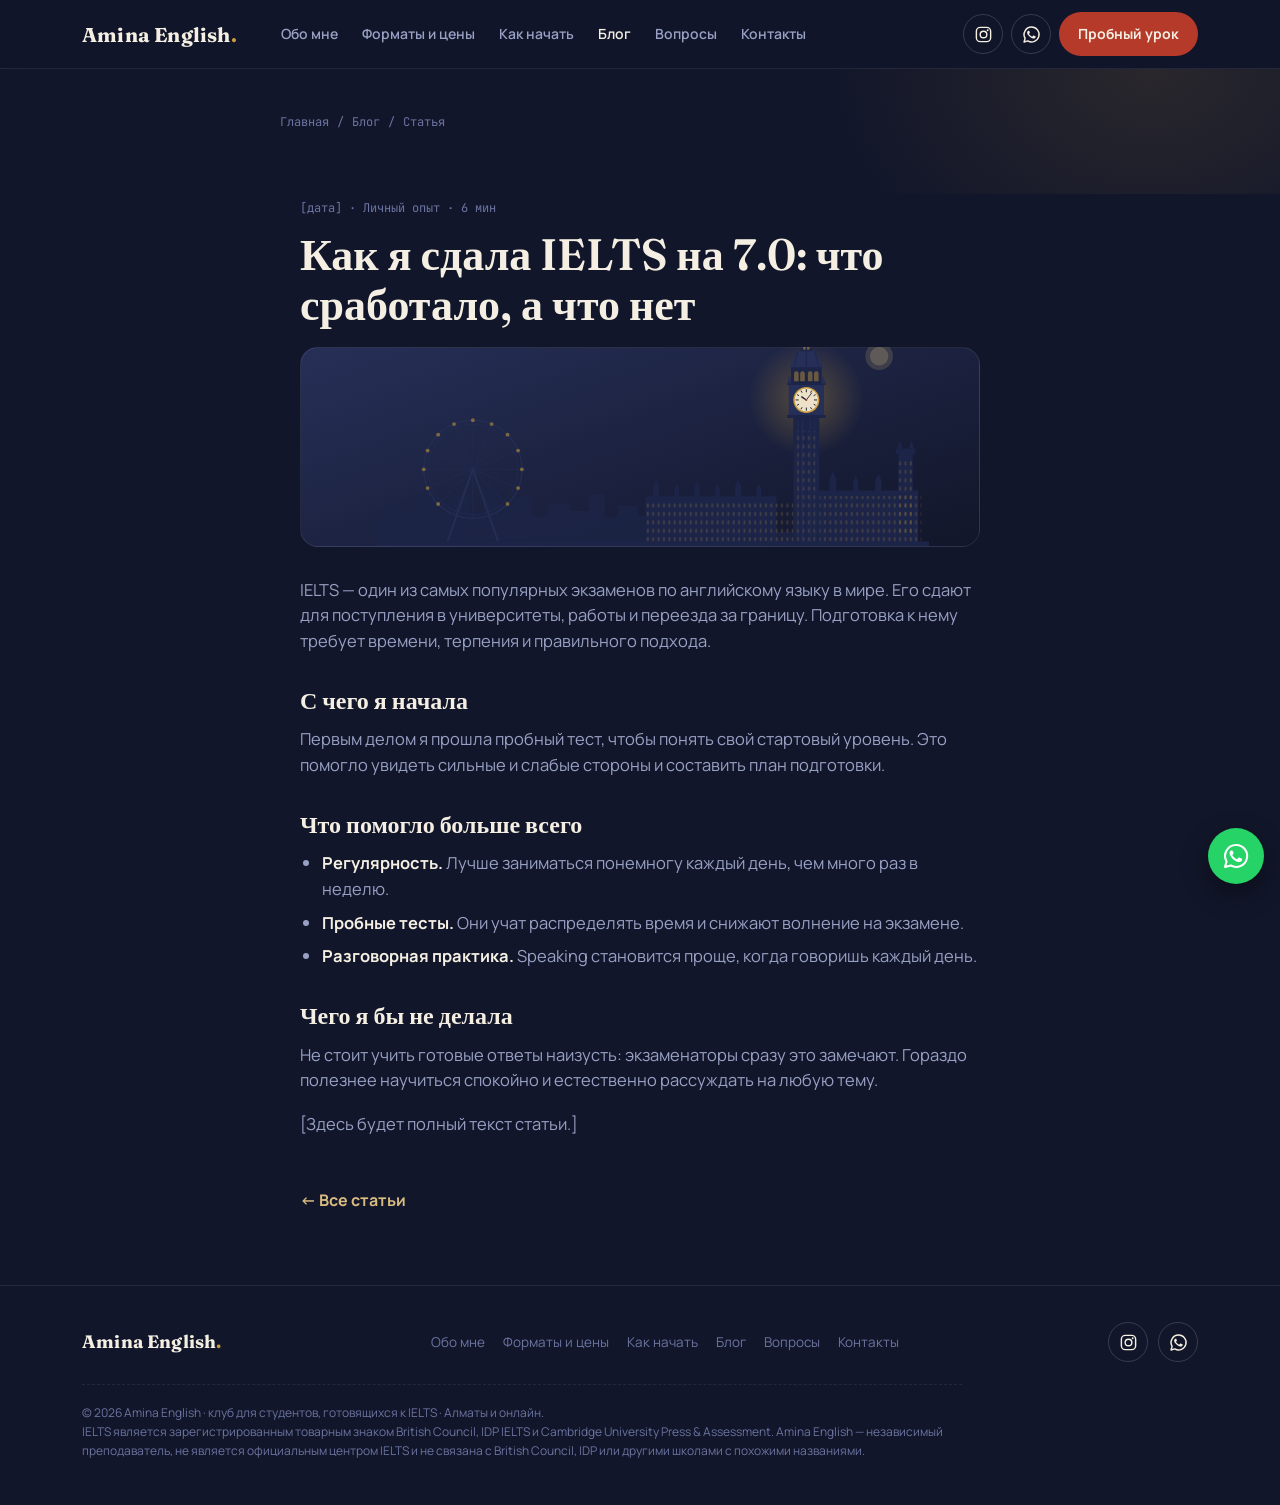
==== article.html @ cb068a27 "initial commit" ====
<!DOCTYPE html>
<html lang="ru">
<head>
<meta charset="UTF-8">
<meta name="viewport" content="width=device-width, initial-scale=1.0">
<title>Как я сдала IELTS на 7.0 — Amina English</title>
<meta name="description" content="Личный опыт подготовки к IELTS: что помогло набрать 7.0, сколько времени ушло на подготовку и каких ошибок стоит избегать.">
<meta property="og:title" content="Как я сдала IELTS на 7.0 — Amina English">
<meta property="og:description" content="Личный опыт подготовки к IELTS: что помогло набрать 7.0, сколько времени ушло на подготовку и каких ошибок стоит избегать.">
<meta property="og:type" content="website">
<meta name="theme-color" content="#12162A">
<link rel="icon" href="images/favicon.svg" type="image/svg+xml">
<link rel="preconnect" href="https://fonts.googleapis.com">
<link rel="preconnect" href="https://fonts.gstatic.com" crossorigin>
<link href="https://fonts.googleapis.com/css2?family=Fraunces:opsz,wght@9..144,500;9..144,600;9..144,700&amp;family=JetBrains+Mono:wght@400;500;700&amp;family=Manrope:wght@400;500;600;700&amp;display=swap" rel="stylesheet">
<link rel="stylesheet" href="styles.css">
</head>
<body>

<header class="site-header">
  <div class="nav">
    <button class="nav-toggle" type="button" aria-label="Открыть меню" aria-controls="mobile-menu" aria-expanded="false">
      <span></span><span></span><span></span>
    </button>
    <a class="logo" href="index.html">Amina English<span>.</span></a>
    <nav class="nav-links" aria-label="Основное меню">
      <a href="index.html#about">Обо мне</a>
      <a href="index.html#formats">Форматы и цены</a>
      <a href="index.html#steps">Как начать</a>
      <a href="blog.html" class="active">Блог</a>
      <a href="index.html#faq">Вопросы</a>
      <a href="index.html#contact">Контакты</a>
    </nav>
    <div class="nav-right">
      <a class="icon-btn" href="https://www.instagram.com/aminglish/" target="_blank" rel="noopener" aria-label="Instagram"><svg viewBox="0 0 24 24" aria-hidden="true"><rect x="3" y="3" width="18" height="18" rx="5" fill="none" stroke="currentColor" stroke-width="1.8"/><circle cx="12" cy="12" r="4.2" fill="none" stroke="currentColor" stroke-width="1.8"/><circle cx="17.3" cy="6.7" r="1.2" fill="currentColor"/></svg></a>
      <a class="icon-btn wa" href="https://wa.me/77000000000?text=%D0%97%D0%B4%D1%80%D0%B0%D0%B2%D1%81%D1%82%D0%B2%D1%83%D0%B9%D1%82%D0%B5!%20%D0%A5%D0%BE%D1%87%D1%83%20%D0%BD%D0%B0%20%D0%BF%D1%80%D0%BE%D0%B1%D0%BD%D1%8B%D0%B9%20%D1%83%D1%80%D0%BE%D0%BA%20IELTS" target="_blank" rel="noopener" aria-label="WhatsApp"><svg viewBox="0 0 24 24" aria-hidden="true"><path d="M12 2.6a9.4 9.4 0 0 0-8.1 14.1L2.6 21.4l4.8-1.3A9.4 9.4 0 1 0 12 2.6z" fill="none" stroke="currentColor" stroke-width="1.8" stroke-linejoin="round"/><path d="M9.2 7.7c-.2-.5-.4-.5-.6-.5h-.5c-.2 0-.5.1-.7.3-.3.3-.9.9-.9 2.2s.9 2.5 1.1 2.7c.1.2 1.8 2.9 4.5 4 2.2.9 2.7.7 3.2.7.5-.1 1.6-.7 1.8-1.3.2-.6.2-1.2.2-1.3-.1-.1-.3-.2-.6-.3l-1.9-.9c-.3-.1-.5-.1-.7.1l-.8 1c-.2.2-.3.2-.6.1-.3-.1-1.2-.4-2.2-1.3-.8-.7-1.4-1.6-1.5-1.9-.2-.3 0-.4.1-.6l.5-.5c.1-.2.2-.3.3-.5.1-.2 0-.4 0-.5L9.2 7.7z" fill="currentColor"/></svg></a>
      <a class="btn btn-red header-cta" href="https://wa.me/77000000000?text=%D0%97%D0%B4%D1%80%D0%B0%D0%B2%D1%81%D1%82%D0%B2%D1%83%D0%B9%D1%82%D0%B5!%20%D0%A5%D0%BE%D1%87%D1%83%20%D0%BD%D0%B0%20%D0%BF%D1%80%D0%BE%D0%B1%D0%BD%D1%8B%D0%B9%20%D1%83%D1%80%D0%BE%D0%BA%20IELTS" target="_blank" rel="noopener">Пробный урок</a>
    </div>
  </div>
</header>

<div class="menu-overlay" aria-hidden="true"></div>
<aside class="mobile-menu" id="mobile-menu" aria-hidden="true" aria-label="Меню">
  <div class="mm-head">
    <a class="logo" href="index.html">Amina English<span>.</span></a>
    <button class="mm-close" type="button" aria-label="Закрыть меню">&times;</button>
  </div>
  <nav>
    <a href="index.html#about">Обо мне</a>
    <a href="index.html#formats">Форматы и цены</a>
    <a href="index.html#steps">Как начать</a>
    <a href="blog.html" class="active">Блог</a>
    <a href="index.html#faq">Вопросы</a>
    <a href="index.html#contact">Контакты</a>
  </nav>
  <div class="mm-foot">
    <a class="btn btn-primary" href="https://wa.me/77000000000?text=%D0%97%D0%B4%D1%80%D0%B0%D0%B2%D1%81%D1%82%D0%B2%D1%83%D0%B9%D1%82%D0%B5!%20%D0%A5%D0%BE%D1%87%D1%83%20%D0%BD%D0%B0%20%D0%BF%D1%80%D0%BE%D0%B1%D0%BD%D1%8B%D0%B9%20%D1%83%D1%80%D0%BE%D0%BA%20IELTS" target="_blank" rel="noopener"><svg viewBox="0 0 24 24" aria-hidden="true"><path d="M12 2.6a9.4 9.4 0 0 0-8.1 14.1L2.6 21.4l4.8-1.3A9.4 9.4 0 1 0 12 2.6z" fill="none" stroke="currentColor" stroke-width="1.8" stroke-linejoin="round"/><path d="M9.2 7.7c-.2-.5-.4-.5-.6-.5h-.5c-.2 0-.5.1-.7.3-.3.3-.9.9-.9 2.2s.9 2.5 1.1 2.7c.1.2 1.8 2.9 4.5 4 2.2.9 2.7.7 3.2.7.5-.1 1.6-.7 1.8-1.3.2-.6.2-1.2.2-1.3-.1-.1-.3-.2-.6-.3l-1.9-.9c-.3-.1-.5-.1-.7.1l-.8 1c-.2.2-.3.2-.6.1-.3-.1-1.2-.4-2.2-1.3-.8-.7-1.4-1.6-1.5-1.9-.2-.3 0-.4.1-.6l.5-.5c.1-.2.2-.3.3-.5.1-.2 0-.4 0-.5L9.2 7.7z" fill="currentColor"/></svg> Записаться в WhatsApp</a>
    <div class="mm-social">
      <a class="icon-btn" href="https://www.instagram.com/aminglish/" target="_blank" rel="noopener" aria-label="Instagram"><svg viewBox="0 0 24 24" aria-hidden="true"><rect x="3" y="3" width="18" height="18" rx="5" fill="none" stroke="currentColor" stroke-width="1.8"/><circle cx="12" cy="12" r="4.2" fill="none" stroke="currentColor" stroke-width="1.8"/><circle cx="17.3" cy="6.7" r="1.2" fill="currentColor"/></svg></a>
      <a class="icon-btn wa" href="https://wa.me/77000000000?text=%D0%97%D0%B4%D1%80%D0%B0%D0%B2%D1%81%D1%82%D0%B2%D1%83%D0%B9%D1%82%D0%B5!%20%D0%A5%D0%BE%D1%87%D1%83%20%D0%BD%D0%B0%20%D0%BF%D1%80%D0%BE%D0%B1%D0%BD%D1%8B%D0%B9%20%D1%83%D1%80%D0%BE%D0%BA%20IELTS" target="_blank" rel="noopener" aria-label="WhatsApp"><svg viewBox="0 0 24 24" aria-hidden="true"><path d="M12 2.6a9.4 9.4 0 0 0-8.1 14.1L2.6 21.4l4.8-1.3A9.4 9.4 0 1 0 12 2.6z" fill="none" stroke="currentColor" stroke-width="1.8" stroke-linejoin="round"/><path d="M9.2 7.7c-.2-.5-.4-.5-.6-.5h-.5c-.2 0-.5.1-.7.3-.3.3-.9.9-.9 2.2s.9 2.5 1.1 2.7c.1.2 1.8 2.9 4.5 4 2.2.9 2.7.7 3.2.7.5-.1 1.6-.7 1.8-1.3.2-.6.2-1.2.2-1.3-.1-.1-.3-.2-.6-.3l-1.9-.9c-.3-.1-.5-.1-.7.1l-.8 1c-.2.2-.3.2-.6.1-.3-.1-1.2-.4-2.2-1.3-.8-.7-1.4-1.6-1.5-1.9-.2-.3 0-.4.1-.6l.5-.5c.1-.2.2-.3.3-.5.1-.2 0-.4 0-.5L9.2 7.7z" fill="currentColor"/></svg></a>
    </div>
  </div>
</aside>

<main>
<section class="page-hero">
  <div class="article" style="padding:0">
    <div class="breadcrumb"><a href="index.html">Главная</a><span class="sep">/</span><a href="blog.html">Блог</a><span class="sep">/</span>Статья</div>
  </div>
</section>
<article class="article" style="padding-bottom:72px">
  <span class="article-meta">[дата] · Личный опыт · 6 мин</span>
  <h1>Как я сдала IELTS на 7.0: что сработало, а что нет</h1>
  <div class="article-cover" role="img" aria-label="Иллюстрация: Биг-Бен ночью"></div>
  <div class="article-body">
    <p>IELTS — один из самых популярных экзаменов по английскому языку в мире. Его сдают для поступления в университеты,
      работы и переезда за границу. Подготовка к нему требует времени, терпения и правильного подхода.</p>
    <h2>С чего я начала</h2>
    <p>Первым делом я прошла пробный тест, чтобы понять свой стартовый уровень. Это помогло увидеть сильные и слабые стороны
      и составить план подготовки.</p>
    <h2>Что помогло больше всего</h2>
    <ul>
      <li><strong>Регулярность.</strong> Лучше заниматься понемногу каждый день, чем много раз в неделю.</li>
      <li><strong>Пробные тесты.</strong> Они учат распределять время и снижают волнение на экзамене.</li>
      <li><strong>Разговорная практика.</strong> Speaking становится проще, когда говоришь каждый день.</li>
    </ul>
    <h2>Чего я бы не делала</h2>
    <p>Не стоит учить готовые ответы наизусть: экзаменаторы сразу это замечают. Гораздо полезнее научиться спокойно
      и естественно рассуждать на любую тему.</p>
    <p>[Здесь будет полный текст статьи.]</p>
  </div>
  <a class="article-back" href="blog.html">← Все статьи</a>
</article>
</main>

<footer class="site-footer">
  <div class="wrap">
    <div class="foot-row">
      <a class="logo" href="index.html">Amina English<span>.</span></a>
      <nav class="foot-links" aria-label="Ссылки в подвале">
        <a href="index.html#about">Обо мне</a>
        <a href="index.html#formats">Форматы и цены</a>
        <a href="index.html#steps">Как начать</a>
        <a href="blog.html">Блог</a>
        <a href="index.html#faq">Вопросы</a>
        <a href="index.html#contact">Контакты</a>
      </nav>
      <div class="social">
        <a class="icon-btn" href="https://www.instagram.com/aminglish/" target="_blank" rel="noopener" aria-label="Instagram"><svg viewBox="0 0 24 24" aria-hidden="true"><rect x="3" y="3" width="18" height="18" rx="5" fill="none" stroke="currentColor" stroke-width="1.8"/><circle cx="12" cy="12" r="4.2" fill="none" stroke="currentColor" stroke-width="1.8"/><circle cx="17.3" cy="6.7" r="1.2" fill="currentColor"/></svg></a>
        <a class="icon-btn wa" href="https://wa.me/77000000000?text=%D0%97%D0%B4%D1%80%D0%B0%D0%B2%D1%81%D1%82%D0%B2%D1%83%D0%B9%D1%82%D0%B5!%20%D0%A5%D0%BE%D1%87%D1%83%20%D0%BD%D0%B0%20%D0%BF%D1%80%D0%BE%D0%B1%D0%BD%D1%8B%D0%B9%20%D1%83%D1%80%D0%BE%D0%BA%20IELTS" target="_blank" rel="noopener" aria-label="WhatsApp"><svg viewBox="0 0 24 24" aria-hidden="true"><path d="M12 2.6a9.4 9.4 0 0 0-8.1 14.1L2.6 21.4l4.8-1.3A9.4 9.4 0 1 0 12 2.6z" fill="none" stroke="currentColor" stroke-width="1.8" stroke-linejoin="round"/><path d="M9.2 7.7c-.2-.5-.4-.5-.6-.5h-.5c-.2 0-.5.1-.7.3-.3.3-.9.9-.9 2.2s.9 2.5 1.1 2.7c.1.2 1.8 2.9 4.5 4 2.2.9 2.7.7 3.2.7.5-.1 1.6-.7 1.8-1.3.2-.6.2-1.2.2-1.3-.1-.1-.3-.2-.6-.3l-1.9-.9c-.3-.1-.5-.1-.7.1l-.8 1c-.2.2-.3.2-.6.1-.3-.1-1.2-.4-2.2-1.3-.8-.7-1.4-1.6-1.5-1.9-.2-.3 0-.4.1-.6l.5-.5c.1-.2.2-.3.3-.5.1-.2 0-.4 0-.5L9.2 7.7z" fill="currentColor"/></svg></a>
      </div>
    </div>
    <p class="disclaimer">
      © <span data-year>2026</span> Amina English · клуб для студентов, готовящихся к IELTS · Алматы и онлайн.<br>
      IELTS является зарегистрированным товарным знаком British Council, IDP IELTS и Cambridge University Press &amp; Assessment.
      Amina English — независимый преподаватель, не является официальным центром IELTS и не связана с British Council, IDP
      или другими школами с похожими названиями.
    </p>
  </div>
</footer>

<a class="wa-float" href="https://wa.me/77000000000?text=%D0%97%D0%B4%D1%80%D0%B0%D0%B2%D1%81%D1%82%D0%B2%D1%83%D0%B9%D1%82%D0%B5!%20%D0%A5%D0%BE%D1%87%D1%83%20%D0%BD%D0%B0%20%D0%BF%D1%80%D0%BE%D0%B1%D0%BD%D1%8B%D0%B9%20%D1%83%D1%80%D0%BE%D0%BA%20IELTS" target="_blank" rel="noopener" aria-label="Написать в WhatsApp"><svg viewBox="0 0 24 24" aria-hidden="true"><path d="M12 2.6a9.4 9.4 0 0 0-8.1 14.1L2.6 21.4l4.8-1.3A9.4 9.4 0 1 0 12 2.6z" fill="none" stroke="currentColor" stroke-width="1.8" stroke-linejoin="round"/><path d="M9.2 7.7c-.2-.5-.4-.5-.6-.5h-.5c-.2 0-.5.1-.7.3-.3.3-.9.9-.9 2.2s.9 2.5 1.1 2.7c.1.2 1.8 2.9 4.5 4 2.2.9 2.7.7 3.2.7.5-.1 1.6-.7 1.8-1.3.2-.6.2-1.2.2-1.3-.1-.1-.3-.2-.6-.3l-1.9-.9c-.3-.1-.5-.1-.7.1l-.8 1c-.2.2-.3.2-.6.1-.3-.1-1.2-.4-2.2-1.3-.8-.7-1.4-1.6-1.5-1.9-.2-.3 0-.4.1-.6l.5-.5c.1-.2.2-.3.3-.5.1-.2 0-.4 0-.5L9.2 7.7z" fill="currentColor"/></svg></a>
<script src="script.js"></script>
</body>
</html>
---- styles.css ----
/* =========================================================
   Amina English — стили сайта
   Палитра и шрифты — как на romanata.kz
   ========================================================= */
:root{
  --ink:        #12162A;
  --ink-2:      #1C2447;
  --ink-3:      #262f57;
  --paper:      #F4EFE2;
  --paper-dim:  #e9e2d0;
  --gold:       #C89B3C;
  --gold-soft:  #d9bd80;
  --clay:       #A6503A;
  --london-red: #B53A2A;
  --text-dark:  #1B1F2A;
  --muted:      #98A1C4;
  --muted-dim:  #6b74a0;
  --wa-green:   #25D366;

  --display: 'Fraunces', Georgia, serif;
  --body: 'Manrope', system-ui, sans-serif;
  --mono: 'JetBrains Mono', ui-monospace, monospace;

  --header-h: 68px;
}

*{ box-sizing:border-box; margin:0; padding:0; }
html{ scroll-behavior:smooth; overflow-x:clip; scroll-padding-top:calc(var(--header-h) + 12px); }
body{
  background:var(--ink);
  color:var(--muted);
  font-family:var(--body);
  font-size:16px;
  line-height:1.55;
  overflow-x:hidden;
  min-width:0;
}
/* при открытом меню страница под ним не прокручивается */
html.menu-open, html.menu-open body{ overflow:hidden; }

a{ color:inherit; text-decoration:none; }
img, svg{ max-width:100%; display:block; }
button{ font:inherit; }

.wrap{ width:100%; max-width:1180px; margin:0 auto; padding:0 20px; }
@media(min-width:768px){ .wrap{ padding:0 32px; } }

.eyebrow{
  font-family:var(--mono); font-size:12px; letter-spacing:.16em;
  text-transform:uppercase; color:var(--gold-soft);
}
h1,h2,h3{ font-family:var(--display); color:var(--paper); font-weight:600; line-height:1.12; }

.sr-only{ position:absolute; width:1px; height:1px; overflow:hidden; clip:rect(0 0 0 0); white-space:nowrap; }

/* ================= КНОПКИ ================= */
.btn{
  display:inline-flex; align-items:center; justify-content:center; gap:9px;
  padding:14px 24px; border-radius:10px; font-weight:700; font-size:15px;
  border:1px solid transparent; cursor:pointer; transition:transform .2s, box-shadow .2s, background .2s, border-color .2s;
  text-align:center;
}
.btn svg{ width:19px; height:19px; flex:none; }
.btn-primary{ background:var(--gold); color:var(--ink); }
.btn-primary:hover{ transform:translateY(-2px); box-shadow:0 10px 24px rgba(200,155,60,.28); }
.btn-ghost{ border-color:rgba(255,255,255,.22); color:var(--paper); }
.btn-ghost:hover{ border-color:var(--gold); background:rgba(200,155,60,.08); }
.btn-red{ background:var(--london-red); color:var(--paper); }
.btn-red:hover{ background:#9d3122; transform:translateY(-2px); }

/* ================= ШАПКА ================= */
.site-header{
  position:sticky; top:0; z-index:50;
  background:rgba(18,22,42,.9);
  -webkit-backdrop-filter:blur(10px); backdrop-filter:blur(10px);
  border-bottom:1px solid rgba(255,255,255,.08);
}
.nav{
  display:flex; align-items:center; gap:10px;
  height:var(--header-h); max-width:1180px; margin:0 auto; padding:0 14px;
}
@media(min-width:768px){ .nav{ padding:0 32px; gap:16px; } }

/* гамбургер — первый элемент шапки, поэтому всегда слева */
.nav-toggle{
  flex:none; width:42px; height:42px; margin-left:-4px;
  display:flex; flex-direction:column; justify-content:center; align-items:center; gap:5px;
  background:none; border:1px solid rgba(255,255,255,.14); border-radius:10px; cursor:pointer;
}
.nav-toggle span{ display:block; width:20px; height:2px; border-radius:2px; background:var(--paper); }
.nav-toggle:hover{ border-color:var(--gold); }

.logo{
  flex:0 1 auto; min-width:0;
  font-family:var(--display); font-weight:700; color:var(--paper);
  font-size:20px; letter-spacing:.01em; white-space:nowrap; overflow:hidden; text-overflow:ellipsis;
}
.logo span{ color:var(--gold); }

.nav-links{ display:none; }
.nav-right{ margin-left:auto; display:flex; align-items:center; gap:8px; flex:none; }

.icon-btn{
  width:40px; height:40px; flex:none; display:inline-flex; align-items:center; justify-content:center;
  border:1px solid rgba(255,255,255,.16); border-radius:50%; color:var(--paper);
  transition:background .2s, color .2s, border-color .2s, transform .2s;
}
.icon-btn svg{ width:19px; height:19px; }
.icon-btn:hover{ background:var(--gold); border-color:var(--gold); color:var(--ink); transform:translateY(-2px); }
.icon-btn.wa:hover{ background:var(--wa-green); border-color:var(--wa-green); color:#fff; }

.header-cta{ display:none; padding:10px 18px; font-size:14px; border-radius:999px; }

@media(min-width:640px){
  .header-cta{ display:inline-flex; }
}
@media(min-width:1000px){
  .nav-toggle{ display:none; }
  .nav-links{ display:flex; align-items:center; gap:24px; margin-left:28px; font-size:14px; font-weight:600; white-space:nowrap; }
  .nav-links a{ color:var(--muted); transition:color .2s; }
  .nav-links a:hover, .nav-links a.active{ color:var(--paper); }
}

/* ================= МОБИЛЬНОЕ МЕНЮ (выезжает слева) ================= */
.menu-overlay{
  position:fixed; inset:0; z-index:90; background:rgba(8,10,20,.6);
  opacity:0; visibility:hidden; transition:opacity .25s, visibility .25s;
}
.mobile-menu{
  position:fixed; top:0; bottom:0; left:0; z-index:91;
  width:min(340px, 86vw);           /* меню целиком помещается на любом экране */
  max-width:100%;
  background:var(--ink-2); border-right:1px solid rgba(255,255,255,.08);
  box-shadow:24px 0 60px rgba(0,0,0,.45);
  padding:18px 22px 26px;
  display:flex; flex-direction:column;
  overflow-y:auto; -webkit-overflow-scrolling:touch;
  transform:translateX(-105%); visibility:hidden;
  transition:transform .3s ease, visibility .3s;
}
html.menu-open .menu-overlay{ opacity:1; visibility:visible; }
html.menu-open .mobile-menu{ transform:translateX(0); visibility:visible; }

.mm-head{ display:flex; align-items:center; justify-content:space-between; gap:12px; margin-bottom:10px; }
.mm-head .logo{ font-size:19px; }
.mm-close{
  flex:none; width:40px; height:40px; border-radius:10px; border:1px solid rgba(255,255,255,.14);
  background:none; color:var(--paper); font-size:24px; line-height:1; cursor:pointer;
}
.mm-close:hover{ border-color:var(--gold); color:var(--gold-soft); }
.mobile-menu nav{ display:flex; flex-direction:column; }
.mobile-menu nav a{
  display:block; padding:14px 4px; font-size:16px; font-weight:700; color:var(--muted);
  border-bottom:1px solid rgba(255,255,255,.07); transition:color .2s;
}
.mobile-menu nav a:hover, .mobile-menu nav a.active{ color:var(--paper); }
.mm-foot{ margin-top:auto; padding-top:22px; display:flex; flex-direction:column; gap:14px; }
.mm-foot .btn{ width:100%; }
.mm-social{ display:flex; gap:10px; }
@media(min-width:1000px){ .mobile-menu, .menu-overlay{ display:none; } }

/* ================= ГЕРОЙ С БИГ-БЕНОМ ================= */
.hero{
  position:relative; overflow:hidden;
  padding:44px 0 260px;
  background:
    url("images/big-ben.svg") 72% 100% / auto 330px no-repeat,
    radial-gradient(ellipse 500px 380px at 85% 20%, rgba(200,155,60,.13), transparent 65%),
    radial-gradient(ellipse 480px 480px at 0% 90%, rgba(166,80,58,.14), transparent 60%),
    var(--ink);
}
.hero::after{ /* мягкий переход в следующую секцию */
  content:""; position:absolute; left:0; right:0; bottom:0; height:40px;
  background:linear-gradient(transparent, var(--ink)); pointer-events:none;
}
.hero .wrap{ position:relative; z-index:2; }
.hero-text{ max-width:620px; }
.hero h1{ font-size:clamp(31px, 7.4vw, 58px); margin:16px 0 18px; }
.hero h1 em{ font-style:normal; color:var(--gold-soft); }
.hero .lede{ font-size:16.5px; max-width:54ch; margin-bottom:28px; }
.hero-ctas{ display:flex; flex-wrap:wrap; gap:12px; }
.hero-ctas .btn{ flex:1 1 220px; }
.score-badge{
  display:inline-flex; align-items:center; gap:10px; margin-top:26px;
  padding:8px 14px 8px 8px; border-radius:999px;
  background:rgba(244,239,226,.06); border:1px solid rgba(255,255,255,.1);
  font-size:13.5px; color:var(--paper);
}
.score-badge b{
  display:inline-flex; align-items:center; justify-content:center;
  width:42px; height:42px; border-radius:50%; background:var(--paper); color:var(--clay);
  font-family:var(--display); font-size:17px; border:2px dashed var(--clay);
}
@media(min-width:768px){
  .hero{ padding:80px 0 300px; background-size:auto 400px, auto, auto, auto; background-position:85% 100%, 0 0, 0 0, 0 0; }
  .hero-ctas .btn{ flex:0 0 auto; }
}
@media(min-width:1100px){
  .hero{ padding:110px 0 150px; background-size:auto 560px, auto, auto, auto; background-position:100% 100%, 0 0, 0 0, 0 0; min-height:640px; }
  .hero-text{ max-width:660px; }
}

/* ================= ЛОНДОНСКАЯ УЛИЦА (автобус + будки) ================= */
.street{
  position:relative; height:150px; overflow:hidden;
  border-bottom:12px solid var(--ink-2);
}
.street::before{ /* брусчатка */
  content:""; position:absolute; left:0; right:0; bottom:0; height:6px;
  background:repeating-linear-gradient(90deg, var(--ink-3) 0 26px, transparent 26px 34px);
}
.booths{ position:absolute; right:6%; bottom:6px; display:flex; gap:8px; align-items:flex-end; }
.booths img{ width:56px; height:auto; }
.lamp{ position:absolute; bottom:6px; left:18%; width:6px; height:116px; background:var(--ink-3); border-radius:3px; }
.lamp::before{ content:""; position:absolute; top:-10px; left:-9px; width:24px; height:16px; border-radius:6px 6px 2px 2px; background:var(--ink-3); }
.lamp::after{ content:""; position:absolute; top:4px; left:-30px; width:66px; height:66px; border-radius:50%; background:radial-gradient(circle, rgba(217,189,128,.32), transparent 65%); }
.bus-lane{
  position:absolute; left:0; right:0; bottom:4px;
  animation:drive 16s linear infinite;
}
.bus-lane img{ width:200px; height:auto; transform:translateX(-100%); }
@keyframes drive{
  from{ transform:translateX(0); }
  to{ transform:translateX(calc(100% + 220px)); }
}
@media(min-width:768px){
  .street{ height:180px; }
  .booths img{ width:68px; }
  .bus-lane img{ width:250px; }
  @keyframes drive{ from{ transform:translateX(0); } to{ transform:translateX(calc(100% + 270px)); } }
}
@media(prefers-reduced-motion:reduce){
  .bus-lane{ animation:none; transform:translateX(calc(12% + 220px)); }
  html{ scroll-behavior:auto; }
}

/* ================= СЕКЦИИ ================= */
.section{ padding:64px 0; position:relative; }
@media(min-width:768px){ .section{ padding:88px 0; } }
.section.alt{ background:linear-gradient(180deg, rgba(28,36,71,.45), rgba(28,36,71,0)); }
.section-head{ max-width:660px; margin-bottom:36px; }
.section-head h2{ font-size:clamp(26px, 4.6vw, 38px); margin-top:12px; }
.section-head p{ margin-top:12px; font-size:15.5px; }

/* --- Обо мне --- */
.about-grid{ display:grid; gap:32px; align-items:center; }
@media(min-width:900px){ .about-grid{ grid-template-columns:.8fr 1.2fr; gap:56px; } }
.photo-card{
  position:relative; aspect-ratio:4/5; max-width:380px; width:100%; margin:0 auto;
  border-radius:20px; overflow:hidden; background:var(--paper);
  box-shadow:0 22px 50px rgba(0,0,0,.4); transform:rotate(-2deg);
}
.photo-card img{ width:100%; height:100%; object-fit:cover; }
.photo-placeholder{
  position:absolute; inset:0; display:flex; flex-direction:column; align-items:center; justify-content:center; gap:10px;
  color:var(--clay); font-family:var(--mono); font-size:13px; text-align:center; padding:20px;
  background:repeating-linear-gradient(45deg, var(--paper) 0 14px, var(--paper-dim) 14px 28px);
}
.photo-placeholder b{ font-family:var(--display); font-size:64px; line-height:1; }
.photo-stamp{
  position:absolute; right:14px; bottom:14px; width:86px; height:86px; border-radius:50%;
  background:var(--ink); color:var(--gold-soft); border:2px dashed var(--gold);
  display:flex; flex-direction:column; align-items:center; justify-content:center;
  font-family:var(--mono); font-size:10px; letter-spacing:.08em; transform:rotate(8deg);
}
.photo-stamp b{ font-family:var(--display); font-size:24px; color:var(--paper); letter-spacing:0; }
.about-copy p{ margin-bottom:14px; font-size:15.5px; }
.about-copy h2{ font-size:clamp(26px, 4.6vw, 38px); margin:12px 0 18px; }
.scores{ display:grid; grid-template-columns:repeat(2, 1fr); gap:10px; margin-top:22px; }
@media(min-width:560px){ .scores{ grid-template-columns:repeat(5, 1fr); } }
.score{
  background:var(--ink-2); border:1px solid rgba(255,255,255,.08); border-radius:12px;
  padding:12px 10px; text-align:center;
}
.score .code{ display:block; font-family:var(--mono); font-size:10.5px; letter-spacing:.08em; color:var(--muted-dim); text-transform:uppercase; }
.score .val{ display:block; font-family:var(--display); font-size:24px; color:var(--paper); margin-top:2px; }
.score.overall{ background:var(--paper); border-color:var(--paper); }
.score.overall .code{ color:var(--clay); }
.score.overall .val{ color:var(--clay); }

/* --- Почему со мной --- */
.why-grid{ display:grid; gap:24px; }
@media(min-width:700px){ .why-grid{ grid-template-columns:repeat(2, 1fr); gap:30px; } }
@media(min-width:1100px){ .why-grid{ grid-template-columns:repeat(4, 1fr); } }
.why-card{ border-left:2px solid var(--gold); padding:4px 0 4px 20px; }
.why-card .num{ font-family:var(--mono); color:var(--gold-soft); font-size:12px; letter-spacing:.12em; }
.why-card h3{ font-size:20px; margin:8px 0 8px; }
.why-card p{ font-size:14.5px; }

/* --- Форматы и цены --- */
.format-grid{ display:grid; gap:18px; }
@media(min-width:700px){ .format-grid{ grid-template-columns:repeat(2, 1fr); } }
@media(min-width:1100px){ .format-grid{ grid-template-columns:repeat(4, 1fr); } }
.format-card{
  display:flex; flex-direction:column;
  background:var(--ink-2); border:1px solid rgba(255,255,255,.08); border-radius:16px; padding:24px;
  transition:border-color .2s, transform .2s;
}
.format-card:hover{ border-color:var(--gold); transform:translateY(-3px); }
.format-card .ico{
  width:44px; height:44px; border-radius:12px; background:rgba(200,155,60,.12); color:var(--gold);
  display:flex; align-items:center; justify-content:center; margin-bottom:16px;
}
.format-card .ico svg{ width:22px; height:22px; }
.format-card h3{ font-size:19px; margin-bottom:8px; }
.format-card p{ font-size:14px; flex:1; }
.format-card .price{
  margin-top:18px; padding-top:14px; border-top:1px dashed rgba(255,255,255,.14);
  font-family:var(--mono); font-size:14px; color:var(--gold-soft);
}
.format-card.featured{ background:var(--paper); border-color:var(--paper); }
.format-card.featured h3{ color:var(--text-dark); }
.format-card.featured p{ color:#4c4a44; }
.format-card.featured .ico{ background:rgba(166,80,58,.12); color:var(--clay); }
.format-card.featured .price{ color:var(--clay); border-top-color:rgba(0,0,0,.15); }
.format-card .tag{
  align-self:flex-start; margin-bottom:12px; font-family:var(--mono); font-size:10.5px; letter-spacing:.08em; text-transform:uppercase;
  padding:4px 10px; border-radius:999px; background:var(--london-red); color:var(--paper);
}
.note{ margin-top:22px; font-size:14px; }

/* --- Как начать --- */
.steps{ display:grid; gap:16px; counter-reset:step; list-style:none; }
@media(min-width:700px){ .steps{ grid-template-columns:repeat(2, 1fr); } }
@media(min-width:1100px){ .steps{ grid-template-columns:repeat(4, 1fr); } }
.steps li{
  position:relative; padding:22px 20px 22px 70px; border-radius:14px;
  background:rgba(255,255,255,.03); border:1px solid rgba(255,255,255,.08); font-size:14.5px; color:var(--paper);
}
.steps li::before{
  counter-increment:step; content:counter(step);
  position:absolute; left:18px; top:18px; width:38px; height:38px; border-radius:50%;
  display:flex; align-items:center; justify-content:center;
  background:var(--london-red); color:var(--paper); font-family:var(--display); font-weight:700; font-size:18px;
}
.steps li span{ display:block; color:var(--muted); font-size:13.5px; margin-top:4px; }

/* --- Блог --- */
.blog-grid{ display:grid; gap:20px; }
@media(min-width:760px){ .blog-grid{ grid-template-columns:repeat(2, 1fr); } }
@media(min-width:1100px){ .blog-grid{ grid-template-columns:repeat(3, 1fr); } }
.blog-card{
  display:flex; flex-direction:column; overflow:hidden;
  border-radius:16px; background:var(--ink-2); border:1px solid rgba(255,255,255,.08);
  transition:border-color .2s, transform .2s;
}
.blog-card:hover{ border-color:var(--gold); transform:translateY(-3px); }
.blog-cover{
  height:150px; position:relative; display:flex; align-items:flex-end; justify-content:center;
  background:linear-gradient(160deg, var(--ink-3), var(--ink));
  border-bottom:1px solid rgba(255,255,255,.06);
}
.blog-cover img{ height:120px; width:auto; }
.blog-cover.c-bus img{ height:96px; margin-bottom:6px; }
.blog-cover.c-booth img{ height:126px; }
.blog-cover.c-ben{ background:url("images/big-ben.svg") 62% 100% / auto 190px no-repeat, linear-gradient(160deg, var(--ink-3), var(--ink)); }
.blog-body{ padding:22px; display:flex; flex-direction:column; flex:1; }
.blog-meta{ font-family:var(--mono); font-size:11.5px; color:var(--muted-dim); letter-spacing:.04em; }
.blog-card h3{ font-size:20px; margin:10px 0 10px; }
.blog-card p{ font-size:14px; flex:1; }
.read-more{ margin-top:16px; font-size:14px; font-weight:700; color:var(--gold-soft); }
.blog-card:hover .read-more{ color:var(--gold); }
.section-foot{ margin-top:30px; }

/* --- FAQ --- */
.faq{ display:grid; gap:12px; max-width:820px; }
.faq details{
  background:var(--ink-2); border:1px solid rgba(255,255,255,.08); border-radius:14px; padding:0 20px;
}
.faq details[open]{ border-color:rgba(200,155,60,.45); }
.faq summary{
  list-style:none; cursor:pointer; padding:18px 30px 18px 0; position:relative;
  font-weight:700; color:var(--paper); font-size:15.5px;
}
.faq summary::-webkit-details-marker{ display:none; }
.faq summary::after{
  content:"+"; position:absolute; right:0; top:50%; transform:translateY(-50%);
  font-family:var(--mono); font-size:20px; color:var(--gold);
}
.faq details[open] summary::after{ content:"–"; }
.faq details p{ padding:0 0 18px; font-size:14.5px; }

/* --- Призыв --- */
.cta-banner{
  position:relative; overflow:hidden;
  background:linear-gradient(120deg, var(--ink-2), var(--ink-3));
  border:1px solid rgba(255,255,255,.08); border-radius:22px;
  padding:34px 24px 150px;
}
.cta-banner h2{ font-size:clamp(24px, 4.4vw, 32px); margin-bottom:10px; }
.cta-banner p{ font-size:15px; max-width:52ch; margin-bottom:22px; }
.cta-banner .cta-actions{ display:flex; flex-wrap:wrap; gap:12px; position:relative; z-index:2; }
.cta-banner .cta-actions .btn{ flex:1 1 220px; }
.cta-banner .booth-art{ position:absolute; right:22px; bottom:0; width:70px; opacity:.95; }
@media(min-width:768px){
  .cta-banner{ padding:46px 200px 46px 48px; }
  .cta-banner .cta-actions .btn{ flex:0 0 auto; }
  .cta-banner .booth-art{ right:56px; width:96px; }
}

/* --- Контакты --- */
.contact-grid{
  display:grid; gap:18px;
  background:var(--ink-2); border:1px solid rgba(255,255,255,.07); border-radius:22px; padding:28px 22px;
}
@media(min-width:760px){ .contact-grid{ grid-template-columns:repeat(3, 1fr); padding:40px; } }
.contact-item{ display:flex; gap:14px; align-items:flex-start; min-width:0; }
.contact-item .ico{
  width:42px; height:42px; flex:none; border-radius:12px; display:flex; align-items:center; justify-content:center;
  background:rgba(200,155,60,.12); color:var(--gold);
}
.contact-item .ico svg{ width:21px; height:21px; }
.contact-item .label{ display:block; font-family:var(--mono); font-size:11px; letter-spacing:.08em; text-transform:uppercase; color:var(--gold-soft); margin-bottom:3px; }
.contact-item a, .contact-item p{ color:var(--paper); font-weight:600; font-size:15px; overflow-wrap:anywhere; }
.contact-item a:hover{ color:var(--gold-soft); }

/* ================= ПОДВАЛ ================= */
.site-footer{ padding:36px 0 96px; border-top:1px solid rgba(255,255,255,.08); font-size:13px; color:var(--muted-dim); }
@media(min-width:768px){ .site-footer{ padding-bottom:44px; } }
.foot-row{ display:flex; flex-wrap:wrap; align-items:center; justify-content:space-between; gap:18px; }
.foot-row .logo{ font-size:18px; }
.foot-links{ display:flex; flex-wrap:wrap; gap:8px 18px; font-size:13.5px; }
.foot-links a:hover{ color:var(--gold-soft); }
.social{ display:flex; gap:10px; }
.disclaimer{ margin-top:22px; padding-top:18px; border-top:1px dashed rgba(255,255,255,.08); font-size:12px; line-height:1.6; max-width:880px; }

/* ================= ПЛАВАЮЩАЯ КНОПКА WHATSAPP ================= */
.wa-float{
  position:fixed; right:16px; bottom:16px; z-index:40;
  width:56px; height:56px; border-radius:50%;
  display:flex; align-items:center; justify-content:center;
  background:var(--wa-green); color:#fff; box-shadow:0 10px 26px rgba(0,0,0,.4);
  transition:transform .2s;
}
.wa-float svg{ width:28px; height:28px; }
.wa-float:hover{ transform:scale(1.07); }
html.menu-open .wa-float{ display:none; }

/* ================= СТРАНИЦЫ БЛОГА ================= */
.page-hero{
  position:relative; overflow:hidden; padding:44px 0 56px;
  background:radial-gradient(ellipse 520px 380px at 90% 0%, rgba(200,155,60,.13), transparent 62%);
}
.page-hero h1{ font-size:clamp(30px, 6vw, 48px); margin:12px 0 14px; }
.page-hero p{ max-width:60ch; font-size:16px; }
.breadcrumb{ font-family:var(--mono); font-size:12px; color:var(--muted-dim); margin-bottom:6px; }
.breadcrumb a:hover{ color:var(--gold-soft); }
.breadcrumb .sep{ margin:0 8px; }

.article{ max-width:720px; margin:0 auto; padding:0 20px; }
.article-meta{ font-family:var(--mono); font-size:12px; color:var(--muted-dim); }
.article h1{ font-size:clamp(28px, 6vw, 44px); margin:12px 0 18px; }
.article-cover{
  height:200px; border-radius:18px; margin:6px 0 30px; border:1px solid rgba(255,255,255,.08);
  background:url("images/big-ben.svg") 60% 100% / auto 230px no-repeat, linear-gradient(160deg, var(--ink-3), var(--ink));
}
.article-body{ font-size:16.5px; }
.article-body p{ margin-bottom:18px; }
.article-body h2{ font-size:24px; margin:34px 0 12px; }
.article-body ul{ margin:0 0 18px 22px; }
.article-body li{ margin-bottom:8px; }
.article-body strong{ color:var(--paper); }
.article-back{ display:inline-flex; margin-top:34px; font-weight:700; color:var(--gold-soft); }
.article-back:hover{ color:var(--gold); }
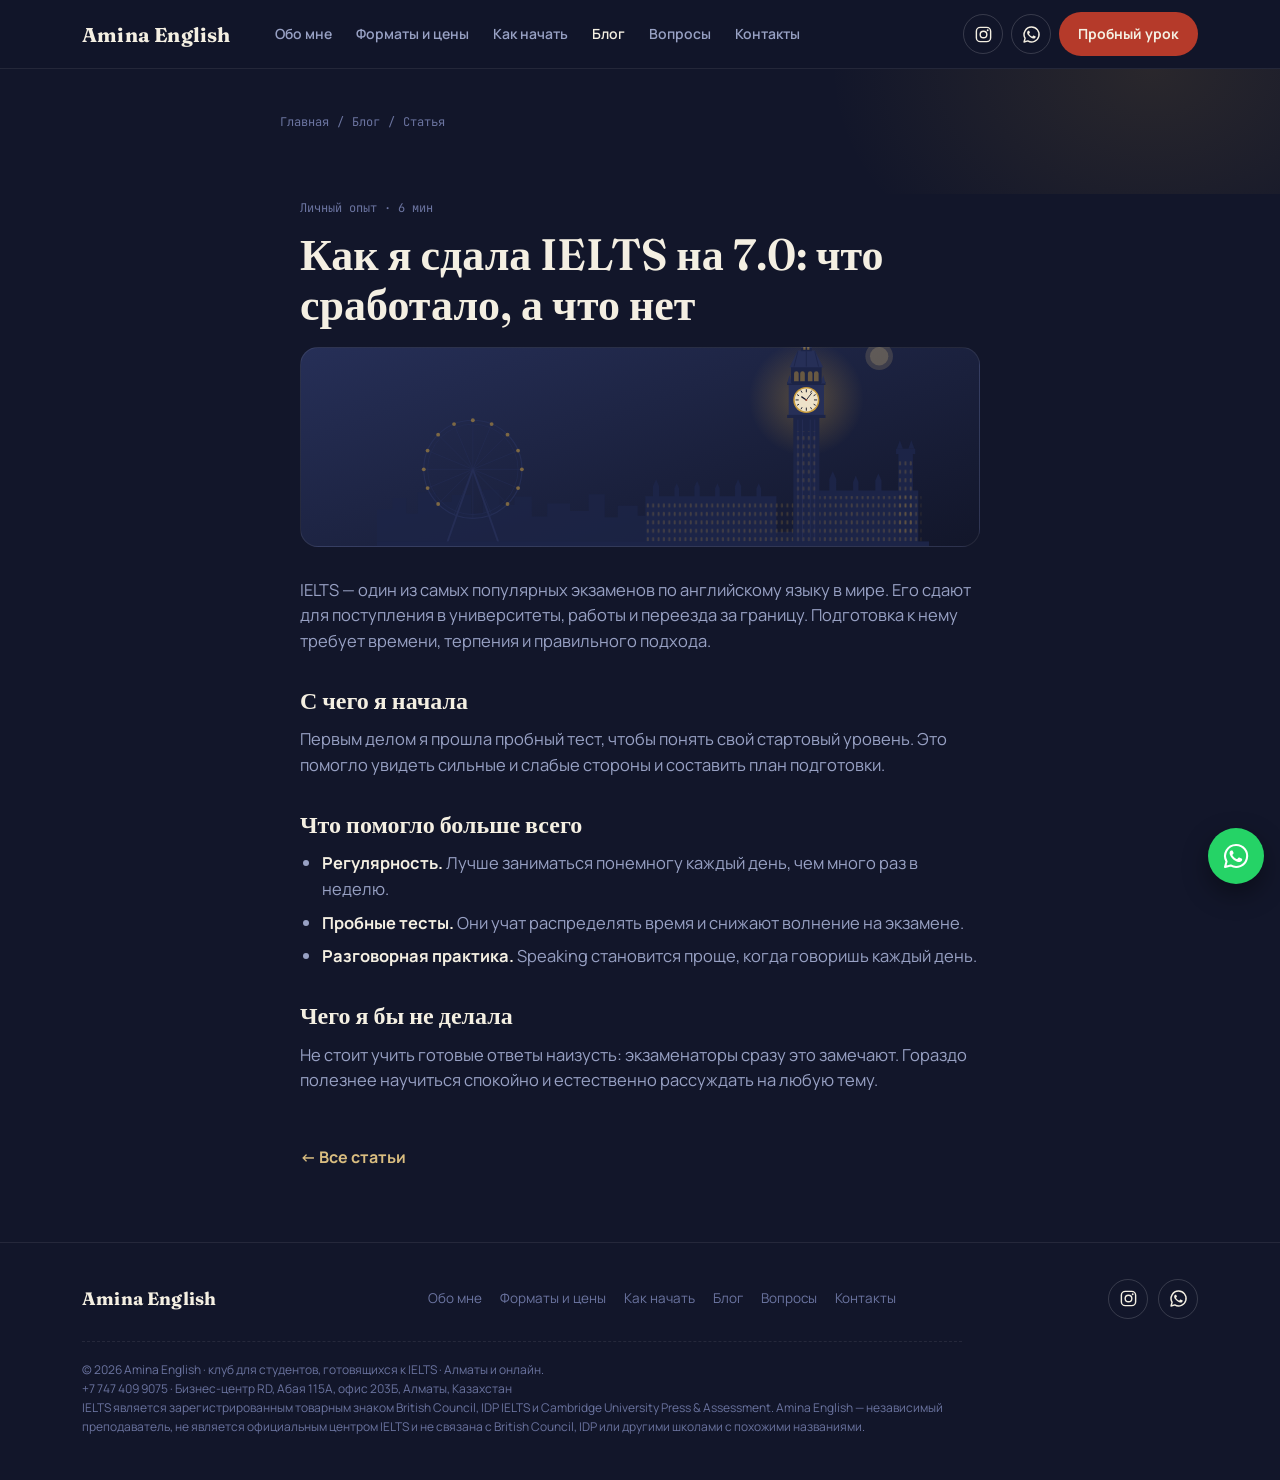
==== commit 26f78b35: "Контакты, сертификат IELTS, видеогалерея, цены, Clarity - логотип без точки; телефон +7 747 409 9075" ====
--- a/article.html
+++ b/article.html
@@ -14,6 +14,13 @@
 <link rel="preconnect" href="https://fonts.gstatic.com" crossorigin>
 <link href="https://fonts.googleapis.com/css2?family=Fraunces:opsz,wght@9..144,500;9..144,600;9..144,700&amp;family=JetBrains+Mono:wght@400;500;700&amp;family=Manrope:wght@400;500;600;700&amp;display=swap" rel="stylesheet">
 <link rel="stylesheet" href="styles.css">
+<script type="text/javascript">
+    (function(c,l,a,r,i,t,y){
+        c[a]=c[a]||function(){(c[a].q=c[a].q||[]).push(arguments)};
+        t=l.createElement(r);t.async=1;t.src="https://www.clarity.ms/tag/"+i;
+        y=l.getElementsByTagName(r)[0];y.parentNode.insertBefore(t,y);
+    })(window, document, "clarity", "script", "z4t8m4dm3x");
+</script>
 </head>
 <body>
 
@@ -22,7 +29,7 @@
     <button class="nav-toggle" type="button" aria-label="Открыть меню" aria-controls="mobile-menu" aria-expanded="false">
       <span></span><span></span><span></span>
     </button>
-    <a class="logo" href="index.html">Amina English<span>.</span></a>
+    <a class="logo" href="index.html">Amina English</a>
     <nav class="nav-links" aria-label="Основное меню">
       <a href="index.html#about">Обо мне</a>
       <a href="index.html#formats">Форматы и цены</a>
@@ -33,8 +40,8 @@
     </nav>
     <div class="nav-right">
       <a class="icon-btn" href="https://www.instagram.com/aminglish/" target="_blank" rel="noopener" aria-label="Instagram"><svg viewBox="0 0 24 24" aria-hidden="true"><rect x="3" y="3" width="18" height="18" rx="5" fill="none" stroke="currentColor" stroke-width="1.8"/><circle cx="12" cy="12" r="4.2" fill="none" stroke="currentColor" stroke-width="1.8"/><circle cx="17.3" cy="6.7" r="1.2" fill="currentColor"/></svg></a>
-      <a class="icon-btn wa" href="https://wa.me/77000000000?text=%D0%97%D0%B4%D1%80%D0%B0%D0%B2%D1%81%D1%82%D0%B2%D1%83%D0%B9%D1%82%D0%B5!%20%D0%A5%D0%BE%D1%87%D1%83%20%D0%BD%D0%B0%20%D0%BF%D1%80%D0%BE%D0%B1%D0%BD%D1%8B%D0%B9%20%D1%83%D1%80%D0%BE%D0%BA%20IELTS" target="_blank" rel="noopener" aria-label="WhatsApp"><svg viewBox="0 0 24 24" aria-hidden="true"><path d="M12 2.6a9.4 9.4 0 0 0-8.1 14.1L2.6 21.4l4.8-1.3A9.4 9.4 0 1 0 12 2.6z" fill="none" stroke="currentColor" stroke-width="1.8" stroke-linejoin="round"/><path d="M9.2 7.7c-.2-.5-.4-.5-.6-.5h-.5c-.2 0-.5.1-.7.3-.3.3-.9.9-.9 2.2s.9 2.5 1.1 2.7c.1.2 1.8 2.9 4.5 4 2.2.9 2.7.7 3.2.7.5-.1 1.6-.7 1.8-1.3.2-.6.2-1.2.2-1.3-.1-.1-.3-.2-.6-.3l-1.9-.9c-.3-.1-.5-.1-.7.1l-.8 1c-.2.2-.3.2-.6.1-.3-.1-1.2-.4-2.2-1.3-.8-.7-1.4-1.6-1.5-1.9-.2-.3 0-.4.1-.6l.5-.5c.1-.2.2-.3.3-.5.1-.2 0-.4 0-.5L9.2 7.7z" fill="currentColor"/></svg></a>
-      <a class="btn btn-red header-cta" href="https://wa.me/77000000000?text=%D0%97%D0%B4%D1%80%D0%B0%D0%B2%D1%81%D1%82%D0%B2%D1%83%D0%B9%D1%82%D0%B5!%20%D0%A5%D0%BE%D1%87%D1%83%20%D0%BD%D0%B0%20%D0%BF%D1%80%D0%BE%D0%B1%D0%BD%D1%8B%D0%B9%20%D1%83%D1%80%D0%BE%D0%BA%20IELTS" target="_blank" rel="noopener">Пробный урок</a>
+      <a class="icon-btn wa" href="https://wa.me/77474099075?text=%D0%97%D0%B4%D1%80%D0%B0%D0%B2%D1%81%D1%82%D0%B2%D1%83%D0%B9%D1%82%D0%B5!%20%D0%A5%D0%BE%D1%87%D1%83%20%D0%BD%D0%B0%20%D0%BF%D1%80%D0%BE%D0%B1%D0%BD%D1%8B%D0%B9%20%D1%83%D1%80%D0%BE%D0%BA%20IELTS" target="_blank" rel="noopener" aria-label="WhatsApp"><svg viewBox="0 0 24 24" aria-hidden="true"><path d="M12 2.6a9.4 9.4 0 0 0-8.1 14.1L2.6 21.4l4.8-1.3A9.4 9.4 0 1 0 12 2.6z" fill="none" stroke="currentColor" stroke-width="1.8" stroke-linejoin="round"/><path d="M9.2 7.7c-.2-.5-.4-.5-.6-.5h-.5c-.2 0-.5.1-.7.3-.3.3-.9.9-.9 2.2s.9 2.5 1.1 2.7c.1.2 1.8 2.9 4.5 4 2.2.9 2.7.7 3.2.7.5-.1 1.6-.7 1.8-1.3.2-.6.2-1.2.2-1.3-.1-.1-.3-.2-.6-.3l-1.9-.9c-.3-.1-.5-.1-.7.1l-.8 1c-.2.2-.3.2-.6.1-.3-.1-1.2-.4-2.2-1.3-.8-.7-1.4-1.6-1.5-1.9-.2-.3 0-.4.1-.6l.5-.5c.1-.2.2-.3.3-.5.1-.2 0-.4 0-.5L9.2 7.7z" fill="currentColor"/></svg></a>
+      <a class="btn btn-red header-cta" href="https://wa.me/77474099075?text=%D0%97%D0%B4%D1%80%D0%B0%D0%B2%D1%81%D1%82%D0%B2%D1%83%D0%B9%D1%82%D0%B5!%20%D0%A5%D0%BE%D1%87%D1%83%20%D0%BD%D0%B0%20%D0%BF%D1%80%D0%BE%D0%B1%D0%BD%D1%8B%D0%B9%20%D1%83%D1%80%D0%BE%D0%BA%20IELTS" target="_blank" rel="noopener">Пробный урок</a>
     </div>
   </div>
 </header>
@@ -42,7 +49,7 @@
 <div class="menu-overlay" aria-hidden="true"></div>
 <aside class="mobile-menu" id="mobile-menu" aria-hidden="true" aria-label="Меню">
   <div class="mm-head">
-    <a class="logo" href="index.html">Amina English<span>.</span></a>
+    <a class="logo" href="index.html">Amina English</a>
     <button class="mm-close" type="button" aria-label="Закрыть меню">&times;</button>
   </div>
   <nav>
@@ -54,10 +61,11 @@
     <a href="index.html#contact">Контакты</a>
   </nav>
   <div class="mm-foot">
-    <a class="btn btn-primary" href="https://wa.me/77000000000?text=%D0%97%D0%B4%D1%80%D0%B0%D0%B2%D1%81%D1%82%D0%B2%D1%83%D0%B9%D1%82%D0%B5!%20%D0%A5%D0%BE%D1%87%D1%83%20%D0%BD%D0%B0%20%D0%BF%D1%80%D0%BE%D0%B1%D0%BD%D1%8B%D0%B9%20%D1%83%D1%80%D0%BE%D0%BA%20IELTS" target="_blank" rel="noopener"><svg viewBox="0 0 24 24" aria-hidden="true"><path d="M12 2.6a9.4 9.4 0 0 0-8.1 14.1L2.6 21.4l4.8-1.3A9.4 9.4 0 1 0 12 2.6z" fill="none" stroke="currentColor" stroke-width="1.8" stroke-linejoin="round"/><path d="M9.2 7.7c-.2-.5-.4-.5-.6-.5h-.5c-.2 0-.5.1-.7.3-.3.3-.9.9-.9 2.2s.9 2.5 1.1 2.7c.1.2 1.8 2.9 4.5 4 2.2.9 2.7.7 3.2.7.5-.1 1.6-.7 1.8-1.3.2-.6.2-1.2.2-1.3-.1-.1-.3-.2-.6-.3l-1.9-.9c-.3-.1-.5-.1-.7.1l-.8 1c-.2.2-.3.2-.6.1-.3-.1-1.2-.4-2.2-1.3-.8-.7-1.4-1.6-1.5-1.9-.2-.3 0-.4.1-.6l.5-.5c.1-.2.2-.3.3-.5.1-.2 0-.4 0-.5L9.2 7.7z" fill="currentColor"/></svg> Записаться в WhatsApp</a>
+    <a class="btn btn-primary" href="https://wa.me/77474099075?text=%D0%97%D0%B4%D1%80%D0%B0%D0%B2%D1%81%D1%82%D0%B2%D1%83%D0%B9%D1%82%D0%B5!%20%D0%A5%D0%BE%D1%87%D1%83%20%D0%BD%D0%B0%20%D0%BF%D1%80%D0%BE%D0%B1%D0%BD%D1%8B%D0%B9%20%D1%83%D1%80%D0%BE%D0%BA%20IELTS" target="_blank" rel="noopener"><svg viewBox="0 0 24 24" aria-hidden="true"><path d="M12 2.6a9.4 9.4 0 0 0-8.1 14.1L2.6 21.4l4.8-1.3A9.4 9.4 0 1 0 12 2.6z" fill="none" stroke="currentColor" stroke-width="1.8" stroke-linejoin="round"/><path d="M9.2 7.7c-.2-.5-.4-.5-.6-.5h-.5c-.2 0-.5.1-.7.3-.3.3-.9.9-.9 2.2s.9 2.5 1.1 2.7c.1.2 1.8 2.9 4.5 4 2.2.9 2.7.7 3.2.7.5-.1 1.6-.7 1.8-1.3.2-.6.2-1.2.2-1.3-.1-.1-.3-.2-.6-.3l-1.9-.9c-.3-.1-.5-.1-.7.1l-.8 1c-.2.2-.3.2-.6.1-.3-.1-1.2-.4-2.2-1.3-.8-.7-1.4-1.6-1.5-1.9-.2-.3 0-.4.1-.6l.5-.5c.1-.2.2-.3.3-.5.1-.2 0-.4 0-.5L9.2 7.7z" fill="currentColor"/></svg> Записаться в WhatsApp</a>
+    <a class="mm-phone" href="tel:+77474099075">+7 747 409 9075</a>
     <div class="mm-social">
       <a class="icon-btn" href="https://www.instagram.com/aminglish/" target="_blank" rel="noopener" aria-label="Instagram"><svg viewBox="0 0 24 24" aria-hidden="true"><rect x="3" y="3" width="18" height="18" rx="5" fill="none" stroke="currentColor" stroke-width="1.8"/><circle cx="12" cy="12" r="4.2" fill="none" stroke="currentColor" stroke-width="1.8"/><circle cx="17.3" cy="6.7" r="1.2" fill="currentColor"/></svg></a>
-      <a class="icon-btn wa" href="https://wa.me/77000000000?text=%D0%97%D0%B4%D1%80%D0%B0%D0%B2%D1%81%D1%82%D0%B2%D1%83%D0%B9%D1%82%D0%B5!%20%D0%A5%D0%BE%D1%87%D1%83%20%D0%BD%D0%B0%20%D0%BF%D1%80%D0%BE%D0%B1%D0%BD%D1%8B%D0%B9%20%D1%83%D1%80%D0%BE%D0%BA%20IELTS" target="_blank" rel="noopener" aria-label="WhatsApp"><svg viewBox="0 0 24 24" aria-hidden="true"><path d="M12 2.6a9.4 9.4 0 0 0-8.1 14.1L2.6 21.4l4.8-1.3A9.4 9.4 0 1 0 12 2.6z" fill="none" stroke="currentColor" stroke-width="1.8" stroke-linejoin="round"/><path d="M9.2 7.7c-.2-.5-.4-.5-.6-.5h-.5c-.2 0-.5.1-.7.3-.3.3-.9.9-.9 2.2s.9 2.5 1.1 2.7c.1.2 1.8 2.9 4.5 4 2.2.9 2.7.7 3.2.7.5-.1 1.6-.7 1.8-1.3.2-.6.2-1.2.2-1.3-.1-.1-.3-.2-.6-.3l-1.9-.9c-.3-.1-.5-.1-.7.1l-.8 1c-.2.2-.3.2-.6.1-.3-.1-1.2-.4-2.2-1.3-.8-.7-1.4-1.6-1.5-1.9-.2-.3 0-.4.1-.6l.5-.5c.1-.2.2-.3.3-.5.1-.2 0-.4 0-.5L9.2 7.7z" fill="currentColor"/></svg></a>
+      <a class="icon-btn wa" href="https://wa.me/77474099075?text=%D0%97%D0%B4%D1%80%D0%B0%D0%B2%D1%81%D1%82%D0%B2%D1%83%D0%B9%D1%82%D0%B5!%20%D0%A5%D0%BE%D1%87%D1%83%20%D0%BD%D0%B0%20%D0%BF%D1%80%D0%BE%D0%B1%D0%BD%D1%8B%D0%B9%20%D1%83%D1%80%D0%BE%D0%BA%20IELTS" target="_blank" rel="noopener" aria-label="WhatsApp"><svg viewBox="0 0 24 24" aria-hidden="true"><path d="M12 2.6a9.4 9.4 0 0 0-8.1 14.1L2.6 21.4l4.8-1.3A9.4 9.4 0 1 0 12 2.6z" fill="none" stroke="currentColor" stroke-width="1.8" stroke-linejoin="round"/><path d="M9.2 7.7c-.2-.5-.4-.5-.6-.5h-.5c-.2 0-.5.1-.7.3-.3.3-.9.9-.9 2.2s.9 2.5 1.1 2.7c.1.2 1.8 2.9 4.5 4 2.2.9 2.7.7 3.2.7.5-.1 1.6-.7 1.8-1.3.2-.6.2-1.2.2-1.3-.1-.1-.3-.2-.6-.3l-1.9-.9c-.3-.1-.5-.1-.7.1l-.8 1c-.2.2-.3.2-.6.1-.3-.1-1.2-.4-2.2-1.3-.8-.7-1.4-1.6-1.5-1.9-.2-.3 0-.4.1-.6l.5-.5c.1-.2.2-.3.3-.5.1-.2 0-.4 0-.5L9.2 7.7z" fill="currentColor"/></svg></a>
     </div>
   </div>
 </aside>
@@ -69,7 +77,7 @@
   </div>
 </section>
 <article class="article" style="padding-bottom:72px">
-  <span class="article-meta">[дата] · Личный опыт · 6 мин</span>
+  <span class="article-meta">Личный опыт · 6 мин</span>
   <h1>Как я сдала IELTS на 7.0: что сработало, а что нет</h1>
   <div class="article-cover" role="img" aria-label="Иллюстрация: Биг-Бен ночью"></div>
   <div class="article-body">
@@ -87,7 +95,6 @@
     <h2>Чего я бы не делала</h2>
     <p>Не стоит учить готовые ответы наизусть: экзаменаторы сразу это замечают. Гораздо полезнее научиться спокойно
       и естественно рассуждать на любую тему.</p>
-    <p>[Здесь будет полный текст статьи.]</p>
   </div>
   <a class="article-back" href="blog.html">← Все статьи</a>
 </article>
@@ -96,7 +103,7 @@
 <footer class="site-footer">
   <div class="wrap">
     <div class="foot-row">
-      <a class="logo" href="index.html">Amina English<span>.</span></a>
+      <a class="logo" href="index.html">Amina English</a>
       <nav class="foot-links" aria-label="Ссылки в подвале">
         <a href="index.html#about">Обо мне</a>
         <a href="index.html#formats">Форматы и цены</a>
@@ -107,11 +114,12 @@
       </nav>
       <div class="social">
         <a class="icon-btn" href="https://www.instagram.com/aminglish/" target="_blank" rel="noopener" aria-label="Instagram"><svg viewBox="0 0 24 24" aria-hidden="true"><rect x="3" y="3" width="18" height="18" rx="5" fill="none" stroke="currentColor" stroke-width="1.8"/><circle cx="12" cy="12" r="4.2" fill="none" stroke="currentColor" stroke-width="1.8"/><circle cx="17.3" cy="6.7" r="1.2" fill="currentColor"/></svg></a>
-        <a class="icon-btn wa" href="https://wa.me/77000000000?text=%D0%97%D0%B4%D1%80%D0%B0%D0%B2%D1%81%D1%82%D0%B2%D1%83%D0%B9%D1%82%D0%B5!%20%D0%A5%D0%BE%D1%87%D1%83%20%D0%BD%D0%B0%20%D0%BF%D1%80%D0%BE%D0%B1%D0%BD%D1%8B%D0%B9%20%D1%83%D1%80%D0%BE%D0%BA%20IELTS" target="_blank" rel="noopener" aria-label="WhatsApp"><svg viewBox="0 0 24 24" aria-hidden="true"><path d="M12 2.6a9.4 9.4 0 0 0-8.1 14.1L2.6 21.4l4.8-1.3A9.4 9.4 0 1 0 12 2.6z" fill="none" stroke="currentColor" stroke-width="1.8" stroke-linejoin="round"/><path d="M9.2 7.7c-.2-.5-.4-.5-.6-.5h-.5c-.2 0-.5.1-.7.3-.3.3-.9.9-.9 2.2s.9 2.5 1.1 2.7c.1.2 1.8 2.9 4.5 4 2.2.9 2.7.7 3.2.7.5-.1 1.6-.7 1.8-1.3.2-.6.2-1.2.2-1.3-.1-.1-.3-.2-.6-.3l-1.9-.9c-.3-.1-.5-.1-.7.1l-.8 1c-.2.2-.3.2-.6.1-.3-.1-1.2-.4-2.2-1.3-.8-.7-1.4-1.6-1.5-1.9-.2-.3 0-.4.1-.6l.5-.5c.1-.2.2-.3.3-.5.1-.2 0-.4 0-.5L9.2 7.7z" fill="currentColor"/></svg></a>
+        <a class="icon-btn wa" href="https://wa.me/77474099075?text=%D0%97%D0%B4%D1%80%D0%B0%D0%B2%D1%81%D1%82%D0%B2%D1%83%D0%B9%D1%82%D0%B5!%20%D0%A5%D0%BE%D1%87%D1%83%20%D0%BD%D0%B0%20%D0%BF%D1%80%D0%BE%D0%B1%D0%BD%D1%8B%D0%B9%20%D1%83%D1%80%D0%BE%D0%BA%20IELTS" target="_blank" rel="noopener" aria-label="WhatsApp"><svg viewBox="0 0 24 24" aria-hidden="true"><path d="M12 2.6a9.4 9.4 0 0 0-8.1 14.1L2.6 21.4l4.8-1.3A9.4 9.4 0 1 0 12 2.6z" fill="none" stroke="currentColor" stroke-width="1.8" stroke-linejoin="round"/><path d="M9.2 7.7c-.2-.5-.4-.5-.6-.5h-.5c-.2 0-.5.1-.7.3-.3.3-.9.9-.9 2.2s.9 2.5 1.1 2.7c.1.2 1.8 2.9 4.5 4 2.2.9 2.7.7 3.2.7.5-.1 1.6-.7 1.8-1.3.2-.6.2-1.2.2-1.3-.1-.1-.3-.2-.6-.3l-1.9-.9c-.3-.1-.5-.1-.7.1l-.8 1c-.2.2-.3.2-.6.1-.3-.1-1.2-.4-2.2-1.3-.8-.7-1.4-1.6-1.5-1.9-.2-.3 0-.4.1-.6l.5-.5c.1-.2.2-.3.3-.5.1-.2 0-.4 0-.5L9.2 7.7z" fill="currentColor"/></svg></a>
       </div>
     </div>
     <p class="disclaimer">
       © <span data-year>2026</span> Amina English · клуб для студентов, готовящихся к IELTS · Алматы и онлайн.<br>
+      <a href="tel:+77474099075">+7 747 409 9075</a> · Бизнес-центр RD, Абая 115А, офис 203Б, Алматы, Казахстан<br>
       IELTS является зарегистрированным товарным знаком British Council, IDP IELTS и Cambridge University Press &amp; Assessment.
       Amina English — независимый преподаватель, не является официальным центром IELTS и не связана с British Council, IDP
       или другими школами с похожими названиями.
@@ -119,7 +127,7 @@
   </div>
 </footer>
 
-<a class="wa-float" href="https://wa.me/77000000000?text=%D0%97%D0%B4%D1%80%D0%B0%D0%B2%D1%81%D1%82%D0%B2%D1%83%D0%B9%D1%82%D0%B5!%20%D0%A5%D0%BE%D1%87%D1%83%20%D0%BD%D0%B0%20%D0%BF%D1%80%D0%BE%D0%B1%D0%BD%D1%8B%D0%B9%20%D1%83%D1%80%D0%BE%D0%BA%20IELTS" target="_blank" rel="noopener" aria-label="Написать в WhatsApp"><svg viewBox="0 0 24 24" aria-hidden="true"><path d="M12 2.6a9.4 9.4 0 0 0-8.1 14.1L2.6 21.4l4.8-1.3A9.4 9.4 0 1 0 12 2.6z" fill="none" stroke="currentColor" stroke-width="1.8" stroke-linejoin="round"/><path d="M9.2 7.7c-.2-.5-.4-.5-.6-.5h-.5c-.2 0-.5.1-.7.3-.3.3-.9.9-.9 2.2s.9 2.5 1.1 2.7c.1.2 1.8 2.9 4.5 4 2.2.9 2.7.7 3.2.7.5-.1 1.6-.7 1.8-1.3.2-.6.2-1.2.2-1.3-.1-.1-.3-.2-.6-.3l-1.9-.9c-.3-.1-.5-.1-.7.1l-.8 1c-.2.2-.3.2-.6.1-.3-.1-1.2-.4-2.2-1.3-.8-.7-1.4-1.6-1.5-1.9-.2-.3 0-.4.1-.6l.5-.5c.1-.2.2-.3.3-.5.1-.2 0-.4 0-.5L9.2 7.7z" fill="currentColor"/></svg></a>
+<a class="wa-float" href="https://wa.me/77474099075?text=%D0%97%D0%B4%D1%80%D0%B0%D0%B2%D1%81%D1%82%D0%B2%D1%83%D0%B9%D1%82%D0%B5!%20%D0%A5%D0%BE%D1%87%D1%83%20%D0%BD%D0%B0%20%D0%BF%D1%80%D0%BE%D0%B1%D0%BD%D1%8B%D0%B9%20%D1%83%D1%80%D0%BE%D0%BA%20IELTS" target="_blank" rel="noopener" aria-label="Написать в WhatsApp"><svg viewBox="0 0 24 24" aria-hidden="true"><path d="M12 2.6a9.4 9.4 0 0 0-8.1 14.1L2.6 21.4l4.8-1.3A9.4 9.4 0 1 0 12 2.6z" fill="none" stroke="currentColor" stroke-width="1.8" stroke-linejoin="round"/><path d="M9.2 7.7c-.2-.5-.4-.5-.6-.5h-.5c-.2 0-.5.1-.7.3-.3.3-.9.9-.9 2.2s.9 2.5 1.1 2.7c.1.2 1.8 2.9 4.5 4 2.2.9 2.7.7 3.2.7.5-.1 1.6-.7 1.8-1.3.2-.6.2-1.2.2-1.3-.1-.1-.3-.2-.6-.3l-1.9-.9c-.3-.1-.5-.1-.7.1l-.8 1c-.2.2-.3.2-.6.1-.3-.1-1.2-.4-2.2-1.3-.8-.7-1.4-1.6-1.5-1.9-.2-.3 0-.4.1-.6l.5-.5c.1-.2.2-.3.3-.5.1-.2 0-.4 0-.5L9.2 7.7z" fill="currentColor"/></svg></a>
 <script src="script.js"></script>
 </body>
 </html>
--- a/styles.css
+++ b/styles.css
@@ -251,6 +251,10 @@
   box-shadow:0 22px 50px rgba(0,0,0,.4); transform:rotate(-2deg);
 }
 .photo-card img{ width:100%; height:100%; object-fit:cover; }
+.photo-card.trf{ aspect-ratio:1000/1414; background:#fff; }
+.photo-card.trf a{ display:block; height:100%; }
+.photo-card.trf img{ object-fit:contain; }
+.scores-note{ margin-top:10px; font-family:var(--mono); font-size:11.5px; letter-spacing:.04em; color:var(--muted-dim); }
 .photo-placeholder{
   position:absolute; inset:0; display:flex; flex-direction:column; align-items:center; justify-content:center; gap:10px;
   color:var(--clay); font-family:var(--mono); font-size:13px; text-align:center; padding:20px;
@@ -313,6 +317,7 @@
 .format-card.featured p{ color:#4c4a44; }
 .format-card.featured .ico{ background:rgba(166,80,58,.12); color:var(--clay); }
 .format-card.featured .price{ color:var(--clay); border-top-color:rgba(0,0,0,.15); }
+.format-card .price small{ display:block; margin-top:2px; font-size:12px; opacity:.8; }
 .format-card .tag{
   align-self:flex-start; margin-bottom:12px; font-family:var(--mono); font-size:10.5px; letter-spacing:.08em; text-transform:uppercase;
   padding:4px 10px; border-radius:999px; background:var(--london-red); color:var(--paper);
@@ -398,12 +403,41 @@
   .cta-banner .booth-art{ right:56px; width:96px; }
 }
 
+/* --- Видеогалерея --- */
+.vgallery{ position:relative; max-width:880px; margin:0 auto; }
+.vg-viewport{ overflow:hidden; border-radius:20px; background:var(--ink-2); box-shadow:0 22px 50px rgba(0,0,0,.4); }
+.vg-track{ display:flex; transition:transform .45s ease; }
+.vg-slide{ flex:0 0 100%; aspect-ratio:16/9; position:relative; background:#000; }
+.vg-slide iframe, .vg-slide .vg-poster{ position:absolute; inset:0; width:100%; height:100%; border:0; }
+.vg-poster{ padding:0; cursor:pointer; background:#000; }
+.vg-poster img{ width:100%; height:100%; object-fit:cover; opacity:.85; transition:opacity .2s; }
+.vg-poster:hover img{ opacity:1; }
+.vg-play{
+  position:absolute; left:50%; top:50%; width:76px; height:76px; margin:-38px 0 0 -38px; border-radius:50%;
+  background:var(--london-red); color:#fff; display:flex; align-items:center; justify-content:center;
+  box-shadow:0 10px 30px rgba(0,0,0,.45); transition:transform .2s;
+}
+.vg-poster:hover .vg-play{ transform:scale(1.08); }
+.vg-play svg{ width:30px; height:30px; margin-left:4px; }
+.vg-arrow{
+  position:absolute; top:50%; width:48px; height:48px; margin-top:-24px; border-radius:50%; z-index:2;
+  display:flex; align-items:center; justify-content:center; cursor:pointer;
+  background:var(--paper); color:var(--ink); border:0; box-shadow:0 8px 22px rgba(0,0,0,.35);
+  transition:background .2s, opacity .2s;
+}
+.vg-arrow svg{ width:22px; height:22px; }
+.vg-arrow:hover{ background:var(--gold-soft); }
+.vg-arrow:disabled{ opacity:.35; cursor:default; background:var(--paper); }
+.vg-prev{ left:-12px; } .vg-next{ right:-12px; }
+@media(min-width:960px){ .vg-prev{ left:-68px; } .vg-next{ right:-68px; } }
+.vg-counter{ margin-top:14px; text-align:center; font-family:var(--mono); font-size:12px; letter-spacing:.08em; color:var(--muted-dim); }
+
 /* --- Контакты --- */
 .contact-grid{
   display:grid; gap:18px;
   background:var(--ink-2); border:1px solid rgba(255,255,255,.07); border-radius:22px; padding:28px 22px;
 }
-@media(min-width:760px){ .contact-grid{ grid-template-columns:repeat(3, 1fr); padding:40px; } }
+@media(min-width:760px){ .contact-grid{ grid-template-columns:repeat(2, 1fr); padding:40px; } }
 .contact-item{ display:flex; gap:14px; align-items:flex-start; min-width:0; }
 .contact-item .ico{
   width:42px; height:42px; flex:none; border-radius:12px; display:flex; align-items:center; justify-content:center;
@@ -413,6 +447,7 @@
 .contact-item .label{ display:block; font-family:var(--mono); font-size:11px; letter-spacing:.08em; text-transform:uppercase; color:var(--gold-soft); margin-bottom:3px; }
 .contact-item a, .contact-item p{ color:var(--paper); font-weight:600; font-size:15px; overflow-wrap:anywhere; }
 .contact-item a:hover{ color:var(--gold-soft); }
+.mm-phone{ display:block; text-align:center; font-weight:600; color:var(--paper); }
 
 /* ================= ПОДВАЛ ================= */
 .site-footer{ padding:36px 0 96px; border-top:1px solid rgba(255,255,255,.08); font-size:13px; color:var(--muted-dim); }
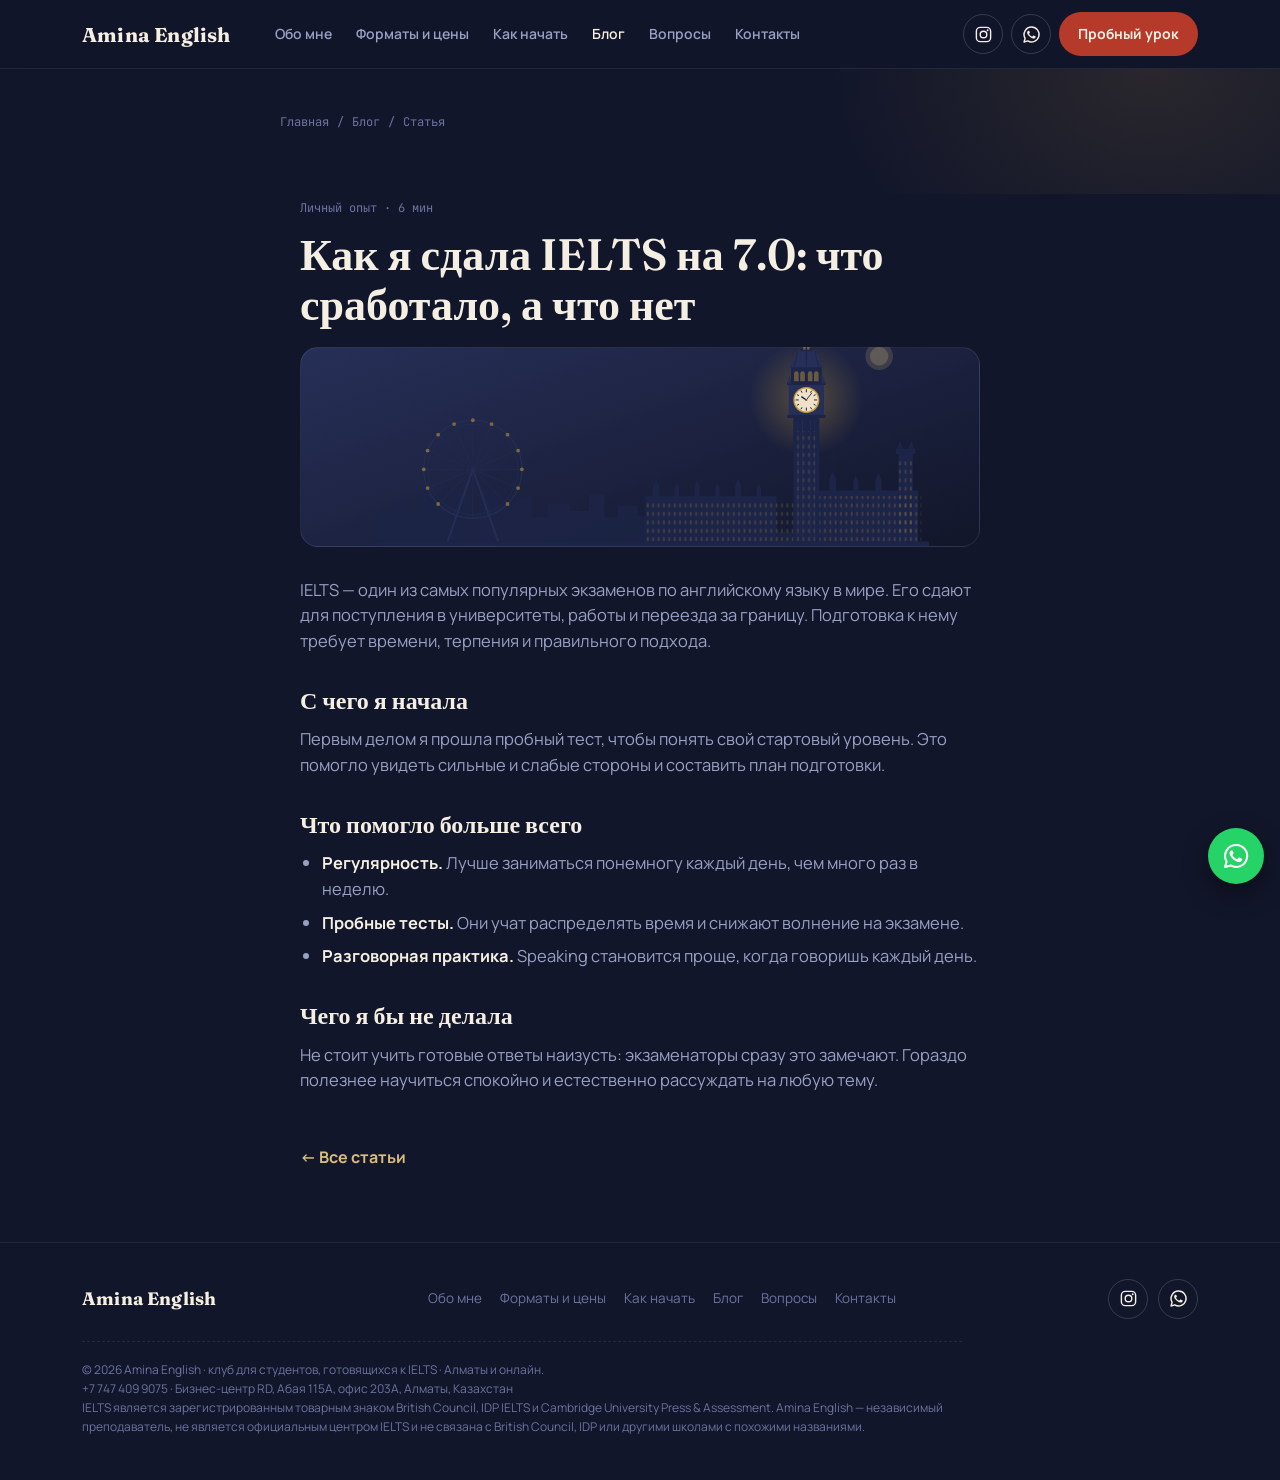
==== commit 56186180: "Офис 203А, ссылки с ROMANATA, Shorts в галерее, шапка без обрезки названия - Адрес: «офис 203Б» → «о" ====
--- a/article.html
+++ b/article.html
@@ -8,12 +8,14 @@
 <meta property="og:title" content="Как я сдала IELTS на 7.0 — Amina English">
 <meta property="og:description" content="Личный опыт подготовки к IELTS: что помогло набрать 7.0, сколько времени ушло на подготовку и каких ошибок стоит избегать.">
 <meta property="og:type" content="website">
+<meta property="og:url" content="https://ieltsclub.kz/article.html">
+<link rel="canonical" href="https://ieltsclub.kz/article.html">
 <meta name="theme-color" content="#12162A">
 <link rel="icon" href="images/favicon.svg" type="image/svg+xml">
 <link rel="preconnect" href="https://fonts.googleapis.com">
 <link rel="preconnect" href="https://fonts.gstatic.com" crossorigin>
 <link href="https://fonts.googleapis.com/css2?family=Fraunces:opsz,wght@9..144,500;9..144,600;9..144,700&amp;family=JetBrains+Mono:wght@400;500;700&amp;family=Manrope:wght@400;500;600;700&amp;display=swap" rel="stylesheet">
-<link rel="stylesheet" href="styles.css">
+<link rel="stylesheet" href="styles.css?v=3">
 <script type="text/javascript">
     (function(c,l,a,r,i,t,y){
         c[a]=c[a]||function(){(c[a].q=c[a].q||[]).push(arguments)};
@@ -119,7 +121,7 @@
     </div>
     <p class="disclaimer">
       © <span data-year>2026</span> Amina English · клуб для студентов, готовящихся к IELTS · Алматы и онлайн.<br>
-      <a href="tel:+77474099075">+7 747 409 9075</a> · Бизнес-центр RD, Абая 115А, офис 203Б, Алматы, Казахстан<br>
+      <a href="tel:+77474099075">+7 747 409 9075</a> · Бизнес-центр RD, Абая 115А, офис 203А, Алматы, Казахстан<br>
       IELTS является зарегистрированным товарным знаком British Council, IDP IELTS и Cambridge University Press &amp; Assessment.
       Amina English — независимый преподаватель, не является официальным центром IELTS и не связана с British Council, IDP
       или другими школами с похожими названиями.
@@ -128,6 +130,6 @@
 </footer>
 
 <a class="wa-float" href="https://wa.me/77474099075?text=%D0%97%D0%B4%D1%80%D0%B0%D0%B2%D1%81%D1%82%D0%B2%D1%83%D0%B9%D1%82%D0%B5!%20%D0%A5%D0%BE%D1%87%D1%83%20%D0%BD%D0%B0%20%D0%BF%D1%80%D0%BE%D0%B1%D0%BD%D1%8B%D0%B9%20%D1%83%D1%80%D0%BE%D0%BA%20IELTS" target="_blank" rel="noopener" aria-label="Написать в WhatsApp"><svg viewBox="0 0 24 24" aria-hidden="true"><path d="M12 2.6a9.4 9.4 0 0 0-8.1 14.1L2.6 21.4l4.8-1.3A9.4 9.4 0 1 0 12 2.6z" fill="none" stroke="currentColor" stroke-width="1.8" stroke-linejoin="round"/><path d="M9.2 7.7c-.2-.5-.4-.5-.6-.5h-.5c-.2 0-.5.1-.7.3-.3.3-.9.9-.9 2.2s.9 2.5 1.1 2.7c.1.2 1.8 2.9 4.5 4 2.2.9 2.7.7 3.2.7.5-.1 1.6-.7 1.8-1.3.2-.6.2-1.2.2-1.3-.1-.1-.3-.2-.6-.3l-1.9-.9c-.3-.1-.5-.1-.7.1l-.8 1c-.2.2-.3.2-.6.1-.3-.1-1.2-.4-2.2-1.3-.8-.7-1.4-1.6-1.5-1.9-.2-.3 0-.4.1-.6l.5-.5c.1-.2.2-.3.3-.5.1-.2 0-.4 0-.5L9.2 7.7z" fill="currentColor"/></svg></a>
-<script src="script.js"></script>
+<script src="script.js?v=2"></script>
 </body>
 </html>
--- a/styles.css
+++ b/styles.css
@@ -91,11 +91,12 @@
 .nav-toggle:hover{ border-color:var(--gold); }
 
 .logo{
-  flex:0 1 auto; min-width:0;
+  flex:none;   /* название не сжимается и не обрезается */
   font-family:var(--display); font-weight:700; color:var(--paper);
   font-size:20px; letter-spacing:.01em; white-space:nowrap; overflow:hidden; text-overflow:ellipsis;
 }
 .logo span{ color:var(--gold); }
+@media(max-width:359px){ .nav .logo{ font-size:18px; } }
 
 .nav-links{ display:none; }
 .nav-right{ margin-left:auto; display:flex; align-items:center; gap:8px; flex:none; }
@@ -114,7 +115,7 @@
 @media(min-width:640px){
   .header-cta{ display:inline-flex; }
 }
-@media(min-width:1000px){
+@media(min-width:1100px){
   .nav-toggle{ display:none; }
   .nav-links{ display:flex; align-items:center; gap:24px; margin-left:28px; font-size:14px; font-weight:600; white-space:nowrap; }
   .nav-links a{ color:var(--muted); transition:color .2s; }
@@ -157,7 +158,7 @@
 .mm-foot{ margin-top:auto; padding-top:22px; display:flex; flex-direction:column; gap:14px; }
 .mm-foot .btn{ width:100%; }
 .mm-social{ display:flex; gap:10px; }
-@media(min-width:1000px){ .mobile-menu, .menu-overlay{ display:none; } }
+@media(min-width:1100px){ .mobile-menu, .menu-overlay{ display:none; } }
 
 /* ================= ГЕРОЙ С БИГ-БЕНОМ ================= */
 .hero{
@@ -410,6 +411,9 @@
 .vg-slide{ flex:0 0 100%; aspect-ratio:16/9; position:relative; background:#000; }
 .vg-slide iframe, .vg-slide .vg-poster{ position:absolute; inset:0; width:100%; height:100%; border:0; }
 .vg-poster{ padding:0; cursor:pointer; background:#000; }
+/* Shorts: вертикальный слот 9:16 по центру */
+.vg-slide.is-short{ aspect-ratio:auto; height:min(78vh, 640px); }
+.vg-slide.is-short iframe, .vg-slide.is-short .vg-poster{ left:50%; right:auto; width:auto; max-width:100%; aspect-ratio:9/16; transform:translateX(-50%); }
 .vg-poster img{ width:100%; height:100%; object-fit:cover; opacity:.85; transition:opacity .2s; }
 .vg-poster:hover img{ opacity:1; }
 .vg-play{
